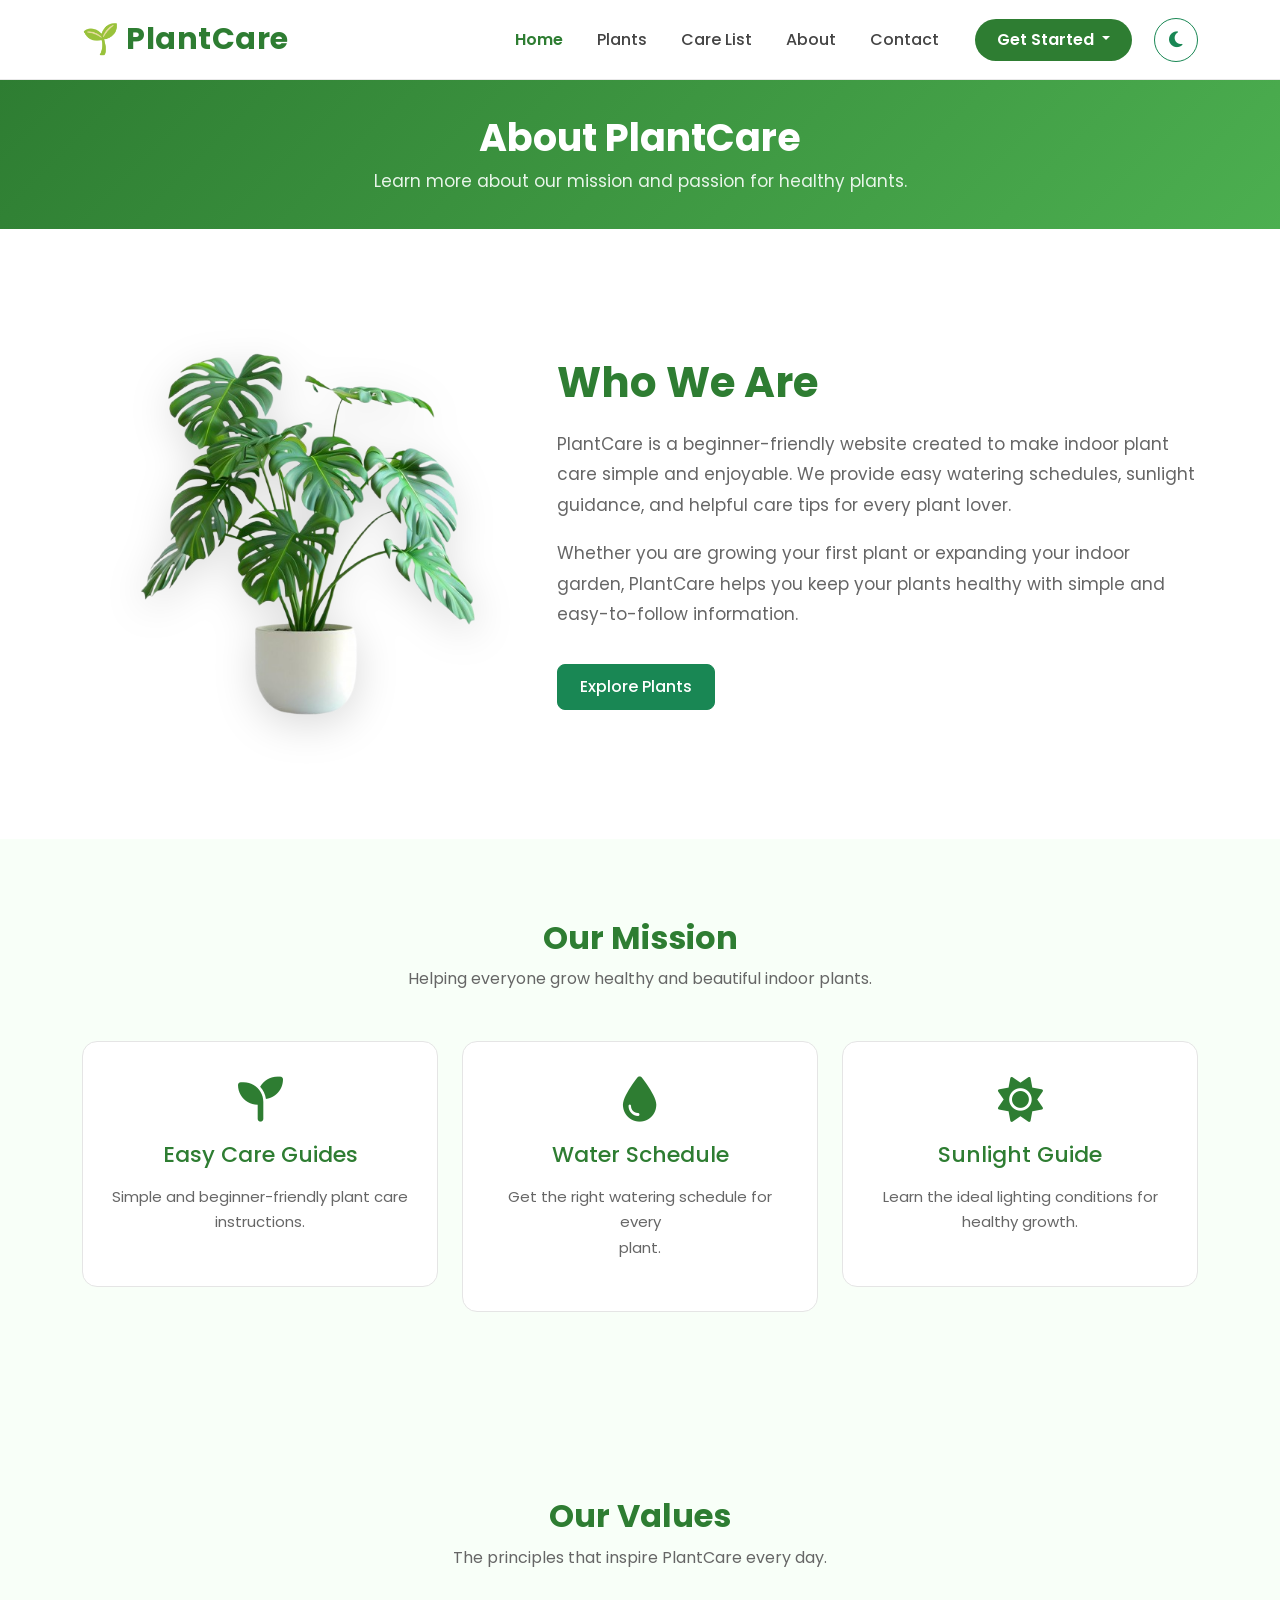
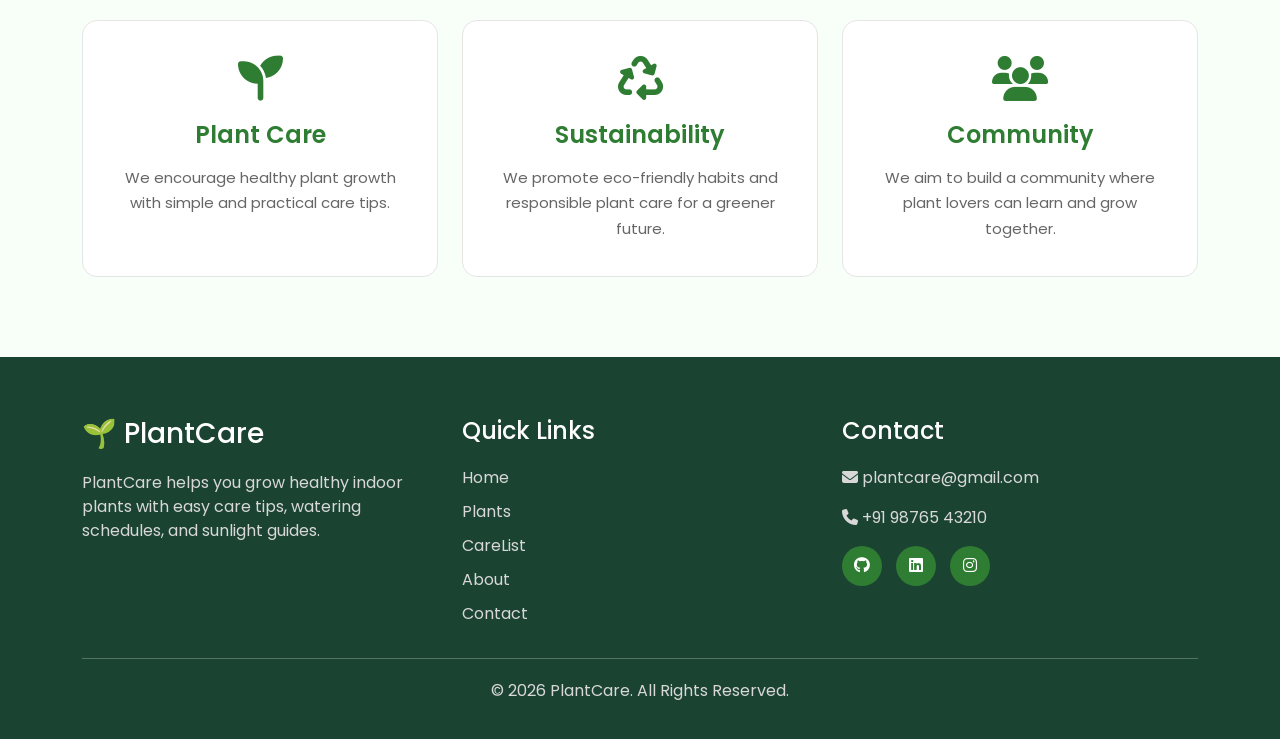
==== about.html @ 2cd7f6ff "Initial commit - PlantCare Project" ====
<!DOCTYPE html>
<html lang="en">

<head>

    <meta charset="UTF-8">
    <meta name="viewport" content="width=device-width, initial-scale=1.0">

    <title>About | PlantCare</title>

    <!-- Bootstrap CSS -->
    <link href="https://cdn.jsdelivr.net/npm/bootstrap@5.3.7/dist/css/bootstrap.min.css" rel="stylesheet">

    <!-- Font Awesome -->
    <link rel="stylesheet" href="https://cdnjs.cloudflare.com/ajax/libs/font-awesome/6.7.2/css/all.min.css">

    <!-- Google Font -->
    <link href="https://fonts.googleapis.com/css2?family=Poppins:wght@300;400;500;600;700&display=swap"
        rel="stylesheet">

    <!-- CSS -->
    <link rel="stylesheet" href="css/style.css">
    <link rel="stylesheet" href="css/about.css">

    <link rel="icon" href="images/logo.png">

</head>

<body>
<!-- ==========================
        Navbar Start
========================== -->

<nav class="navbar navbar-expand-lg sticky-top">

    <div class="container">

        <!-- Logo -->

        <a class="navbar-brand" href="index.html">

            🌱 PlantCare

        </a>

        <!-- Mobile Toggle -->

        <button
            class="navbar-toggler"
            type="button"
            data-bs-toggle="collapse"
            data-bs-target="#navbarNav">

            <span class="navbar-toggler-icon"></span>

        </button>

        <!-- Menu -->

        <div class="collapse navbar-collapse" id="navbarNav">

            <ul class="navbar-nav ms-auto align-items-lg-center">

                <li class="nav-item">

                    <a class="nav-link active" href="index.html">

                        Home

                    </a>

                </li>

                <li class="nav-item">

                    <a class="nav-link" href="plants.html">

                        Plants

                    </a>

                </li>

                <li class="nav-item">

                    <a class="nav-link" href="care-list.html">

                        Care List

                    </a>

                </li>

                <li class="nav-item">

                    <a class="nav-link" href="about.html">

                        About

                    </a>

                </li>

                <li class="nav-item">

                    <a class="nav-link" href="contact.html">

                        Contact

                    </a>

                </li>


                <!-- Guest -->

                <li class="nav-item dropdown ms-lg-3" id="guestMenu">

                    <button
                        class="btn dropdown-toggle"
                        data-bs-toggle="dropdown">

                        Get Started

                    </button>

                    <ul class="dropdown-menu dropdown-menu-end">

                        <li>

                            <a class="dropdown-item" href="login.html">

                                <i class="fa-solid fa-right-to-bracket me-2"></i>

                                Login

                            </a>

                        </li>

                        <li>

                            <a class="dropdown-item" href="signup.html">

                                <i class="fa-solid fa-user-plus me-2"></i>

                                Signup

                            </a>

                        </li>

                    </ul>

                </li>


                <!-- Logged In -->

                <li class="nav-item dropdown d-none ms-lg-3" id="userMenu">

                    <button
                        class="btn dropdown-toggle"
                        data-bs-toggle="dropdown">

                        <i class="fa-solid fa-user me-2"></i>

                        <span id="userName"></span>

                    </button>

                    <ul class="dropdown-menu dropdown-menu-end">

                        <li>

                            <a
                                class="dropdown-item"
                                href="#"
                                id="logoutBtn">

                                <i class="fa-solid fa-right-from-bracket me-2"></i>

                                Logout

                            </a>

                        </li>

                    </ul>

                </li>


                <!-- Theme -->

                <li class="nav-item ms-lg-3">

                    <button
                        class="btn btn-outline-success"
                        id="themeBtn">

                        <i class="fa-solid fa-moon"></i>

                    </button>

                </li>

            </ul>

        </div>

    </div>

</nav>

<!-- ==========================
        Navbar End
========================== --> 



    <!--==========================================
                PAGE HEADER
    ===========================================-->

    <section class="page-header">

        <div class="container">

            <h1>About PlantCare</h1>

            <p>
                Learn more about our mission and passion for healthy plants.
            </p>

        </div>

    </section>



    <!--==========================================
                ABOUT SECTION
    ===========================================-->

    <section class="about">

        <div class="container">

            <div class="row align-items-center">

                <div class="col-lg-5 text-center">

                    <img src="images/hero-plant.png" alt="PlantCare" class="img-fluid">

                </div>

                <div class="col-lg-7">

                    <h2>Who We Are</h2>

                    <p>
                        PlantCare is a beginner-friendly website created to make
                        indoor plant care simple and enjoyable. We provide easy
                        watering schedules, sunlight guidance, and helpful care
                        tips for every plant lover.
                    </p>

                    <p>
                        Whether you are growing your first plant or expanding your
                        indoor garden, PlantCare helps you keep your plants healthy
                        with simple and easy-to-follow information.
                    </p>

                    <a href="plants.html" class="btn btn-success mt-3">
                        Explore Plants
                    </a>

                </div>

            </div>

        </div>

    </section>



    <!--==========================================
                OUR MISSION
    ===========================================-->

    <section class="mission">

        <div class="container">

            <div class="section-title">

                <h2>Our Mission</h2>

                <p>
                    Helping everyone grow healthy and beautiful indoor plants.
                </p>

            </div>

            <div class="row">

                <div class="col-md-4">

                    <div class="mission-card">

                        <i class="fa-solid fa-seedling"></i>

                        <h4>Easy Care Guides</h4>

                        <p>
                            Simple and beginner-friendly plant care instructions.
                        </p>

                    </div>

                </div>

                <div class="col-md-4">

                    <div class="mission-card">

                        <i class="fa-solid fa-droplet"></i>

                        <h4>Water Schedule</h4>

                        <p>
                            Get the right watering schedule for every<br> plant.
                        </p>

                    </div>

                </div>

                <div class="col-md-4">

                    <div class="mission-card">

                        <i class="fa-solid fa-sun"></i>

                        <h4>Sunlight Guide</h4>

                        <p>
                            Learn the ideal lighting conditions for healthy growth.
                        </p>

                    </div>

                </div>

            </div>

        </div>

    </section>


    <!--==========================================
            OUR VALUES
===========================================-->

    <section class="values">

        <div class="container">

            <div class="section-title">

                <h2>Our Values</h2>

                <p>
                    The principles that inspire PlantCare every day.
                </p>

            </div>

            <div class="row">

                <div class="col-md-4">

                    <div class="value-card">

                        <i class="fa-solid fa-seedling"></i>

                        <h4>Plant Care</h4>

                        <p>
                            We encourage healthy plant growth with simple and practical care tips.
                        </p>

                    </div>

                </div>

                <div class="col-md-4">

                    <div class="value-card">

                        <i class="fa-solid fa-recycle"></i>

                        <h4>Sustainability</h4>

                        <p>
                            We promote eco-friendly habits and responsible plant care for a greener future.
                        </p>

                    </div>

                </div>

                <div class="col-md-4">

                    <div class="value-card">

                        <i class="fa-solid fa-users"></i>

                        <h4>Community</h4>

                        <p>
                            We aim to build a community where plant lovers can learn and grow together.
                        </p>

                    </div>

                </div>

            </div>

        </div>

    </section>



    <!--==========================================
            FOOTER
    ===========================================-->

    <footer class="footer">

        <div class="container">

            <div class="row">

                <!-- About -->
                <div class="col-md-4">

                    <h3>🌱 PlantCare</h3>

                    <p>
                        PlantCare helps you grow healthy indoor plants with easy care tips,
                        watering schedules, and sunlight guides.
                    </p>

                </div>

                <!-- Quick Links -->
                <div class="col-md-4">

                    <h4>Quick Links</h4>

                    <ul class="footer-links">

                        <li><a href="index.html">Home</a></li>
                        <li><a href="plants.html">Plants</a></li>
                        <li><a href="care-list.html">CareList</a></li>
                        <li><a href="about.html">About</a></li>
                        <li><a href="contact.html">Contact</a></li>

                    </ul>

                </div>

                <!-- Contact -->
                <div class="col-md-4">

                    <h4>Contact</h4>

                    <p><i class="fa-solid fa-envelope"></i> plantcare@gmail.com</p>

                    <p><i class="fa-solid fa-phone"></i> +91 98765 43210</p>

                    <div class="social-icons">

                        <a href="https://github.com/AbhinitRandhir"><i class="fab fa-github"></i></a>

                        <a href="https://www.linkedin.com/in/abhinit94/"><i class="fab fa-linkedin"></i></a>

                        <a href="#"><i class="fab fa-instagram"></i></a>

                    </div>

                </div>

            </div>

            <hr>

            <p class="copyright">
                © 2026 PlantCare. All Rights Reserved.
            </p>

        </div>

    </footer>



    <script src="https://cdn.jsdelivr.net/npm/bootstrap@5.3.7/dist/js/bootstrap.bundle.min.js"></script>
    <script src="js/script.js"></script>
    <script src="js/auth.js"></script>

</body>

</html>
---- css/style.css ----
/*==========================================
            ROOT COLORS
==========================================*/

:root{

    --primary:#2E7D32;
    --secondary:#66BB6A;
    --light:#f8fff8;
    --white:#ffffff;
    --text:#333;
    --gray:#666;
    --border:#e8e8e8;
    --bg:#f8fff8;
    --card:#ffffff;

}

/*==========================================
            TEXT SELECTION
==========================================*/

::selection{

    background:var(--primary);
    color:#fff;

}

/*==========================================
        Google Font
==========================================*/

*{
    margin:0;
    padding:0;
    box-sizing:border-box;
    font-family:'Poppins',sans-serif;
    transition:.3s ease;
}

html{
    scroll-behavior:smooth;
}

body{
    background:#f8fff8;
    color:#333;
}

a{
    text-decoration:none;
}

img{
    max-width:100%;
    display:block;
}



/*==========================================
            NAVBAR
==========================================*/

.navbar{

    background:#ffffff;
    padding:12px 0;
    border-bottom:1px solid #e8e8e8;
    transition:.3s ease;
    z-index:1000;

}

.navbar-brand{

    font-size:30px;
    font-weight:700;
    color:#2E7D32 !important;
    letter-spacing:.5px;
    transition:.3s;

}

.navbar-brand:hover{

    color:#1B5E20 !important;

}

/*==========================
        MENU
==========================*/

.navbar-nav{

    align-items:center;
    gap:6px;

}

.nav-link{

    position:relative;
    color:#444 !important;
    font-size:16px;
    font-weight:500;
    padding:8px 14px !important;
    transition:.3s;

}

.nav-link:hover{

    color:#2E7D32 !important;

}

/* Active */

.nav-link.active{

    color:#2E7D32 !important;
    font-weight:600;

}

/*==========================================
        NAV LINK UNDERLINE
==========================================*/

.nav-link::after{

    content:"";
    position:absolute;
    left:50%;
    bottom:2px;
    width:0;
    height:2px;
    background:#2E7D32;
    border-radius:50px;
    transform:translateX(-50%);
    transition:.3s;

}

/* Hover */

.nav-link:hover::after{

    width:60%;

}

/* Active */

.nav-link.active::after{

    width:0;

}


/*==========================
        GET STARTED
==========================*/

#guestMenu .btn,
#userMenu .btn{

    background:#2E7D32;
    border:none;
    color:#fff;
    border-radius:30px;
    padding:9px 22px;
    font-weight:600;
    transition:.3s;

}

#guestMenu .btn:hover,
#userMenu .btn:hover{

    background:#1B5E20;
    transform:translateY(-2px);
    box-shadow:0 8px 18px rgba(46,125,50,.25);

}


/*==========================
        DROPDOWN
==========================*/

.dropdown-menu{

    border:none;
    border-radius:12px;
    padding:8px;
    box-shadow:0 10px 25px rgba(0,0,0,.12);

}

.dropdown-item{

    border-radius:8px;
    padding:10px 15px;
    font-weight:500;
    transition:.3s;

}

.dropdown-item:hover{

    background:#2E7D32;
    color:#fff;

}


/*==========================
        THEME BUTTON
==========================*/

#themeBtn{

    width:44px;
    height:44px;
    border-radius:50%;
    display:flex;
    align-items:center;
    justify-content:center;
    transition:.3s;

}

#themeBtn:hover{

    background:#2E7D32;
    color:#fff;
    border-color:#2E7D32;
    transform:rotate(20deg);

}


/*==========================
        TOGGLER
==========================*/

.navbar-toggler{

    border:none;

}

.navbar-toggler:focus{

    box-shadow:none;

}


#themeBtn i{

    transition:.3s;
    font-size:18px;

}

#themeBtn:hover i{

    transform:rotate(20deg);

}

/*==========================
        RESPONSIVE
==========================*/

@media(max-width:991px){

    .navbar{

        padding:12px 0;

    }

    .navbar-collapse{

        margin-top:15px;
        background:#fff;
        border-radius:12px;
        padding:15px;

    }

    .navbar-nav{

        gap:0;

    }

    .nav-link{

        padding:12px !important;

    }

    .nav-link::after{

        display:none;

    }

    #guestMenu,
    #userMenu{

        margin-top:15px;

    }

    #themeBtn{

        margin-top:15px;

    }

}



/*==========================================
            HERO SECTION
==========================================*/

.hero{
    min-height:85vh;
    display:flex;
    align-items:center;
}

.hero h1{
    line-height:1.3;
}

.hero-img{
    max-width:400px;
    width:100%;
    animation:float 3s ease-in-out infinite;
}

/* Floating Animation */

@keyframes float{

    0%{
        transform:translateY(0);
    }

    50%{
        transform:translateY(-12px);
    }

    100%{
        transform:translateY(0);
    }

}



/*==========================================
        CATEGORIES SECTION
==========================================*/

.categories{
    padding:80px 0;
    background:#f6fbf6;
}

.section-title{
    text-align:center;
    margin-bottom:50px;
}

.section-title h2{
    font-size:2rem;
    font-weight:700;
    color:var(--primary);
}

.section-title p{
    color:#666;
    margin-top:10px;
}

.category-card{
    background:#fff;
    padding:30px 20px;
    text-align:center;
    border-radius:15px;
    margin-bottom:25px;
    border:1px solid #e5e5e5;
    transition:.3s;
}

.category-card:hover{
    transform:translateY(-8px);
    box-shadow:0 10px 25px rgba(0,0,0,.08);
}

.category-icon{
    font-size:45px;
    color:#2E7D32;
    margin-bottom:20px;
}

.category-card h4{
    font-size:22px;
    margin-bottom:10px;
}

.category-card p{
    color:#666;
    font-size:15px;
}


/*==========================================
        FEATURED PLANTS
==========================================*/

.featured-plants{

    padding:80px 0;
    background:#f8fff8;

}

.plant-card{

    background:#fff;
    border:1px solid #e8e8e8;
    border-radius:15px;
    overflow:hidden;
    margin-bottom:25px;
    transition:.3s;

}

.plant-card:hover{

    transform:translateY(-8px);
    box-shadow:0 10px 20px rgba(0,0,0,.08);

}

.plant-card img{

    width:100%;
    height:230px;
    object-fit:cover;
    transition:.4s;

}

.plant-card:hover img{

    transform:scale(1.05);

}

.plant-info{

    padding:22px;
    text-align:center;

}

.plant-info h4{

    color:#2E7D32;
    font-size:24px;
    font-weight:600;
    margin-bottom:10px;

}

.plant-info p{

    color:#666;
    font-size:15px;
    line-height:1.7;
    margin-bottom:20px;

}

.explore-btn{

    display:inline-block;
    background:#2E7D32;
    color:#fff;
    padding:10px 24px;
    border-radius:8px;
    font-weight:500;
    transition:.3s;

}

.explore-btn:hover{

    background:#1B5E20;
    color:#fff;

}



/*==========================================
            WHY CHOOSE US
==========================================*/

.why-us{

    padding:80px 0;
    background:#f6fbf6;

}

.why-card{

    background:#fff;
    text-align:center;
    padding:30px 20px;
    border-radius:15px;
    border:1px solid #e5e5e5;
    margin-bottom:25px;
    transition:.3s;

}

.why-card:hover{

    transform:translateY(-8px);

}

.why-card i{

    font-size:45px;
    color:#2E7D32;
    margin-bottom:20px;

}

.why-card h4{

    margin-bottom:15px;

}

.why-card p{

    color:#666;

}



/*==========================================
            FOOTER
==========================================*/

.footer{

    background:#1b4332;
    color:#fff;
    padding:60px 0 20px;

}

.footer h3,
.footer h4{

    margin-bottom:20px;

}

.footer p{

    color:#d8d8d8;

}

.footer-links{

    list-style:none;
    padding:0;

}

.footer-links li{

    margin-bottom:10px;

}

.footer-links a{

    color:#d8d8d8;
    transition:.3s;

}

.footer-links a:hover{

    color:#66BB6A;

}

.social-icons a{

    display:inline-block;
    width:40px;
    height:40px;
    line-height:40px;
    text-align:center;
    background:#2E7D32;
    color:#fff;
    border-radius:50%;
    margin-right:10px;
    transition:.3s;

}

.social-icons a:hover{

    background:#66BB6A;

}

.copyright{

    text-align:center;
    margin-top:20px;
    color:#ccc;

}


/*==========================================
            TOAST
==========================================*/

.toast{

    border: none;
    border-radius: 12px;
    box-shadow: 0 8px 20px rgba(0,0,0,.15);

}

.toast-header{

    background:#2E7D32;
    color:#fff;
    border-bottom:none;

}

.toast-header .btn-close{

    filter: brightness(0) invert(1);

}

.toast-body{

    background:#ffffff;
    color:#333;
    font-size:15px;
    font-weight:500;
    padding:15px 18px;

}


/*==========================================
        BACK TO TOP
==========================================*/

#topBtn{

    position:fixed;
    bottom:25px;
    right:25px;
    width:50px;
    height:50px;
    border:none;
    border-radius:50%;
    background:#2E7D32;
    color:#fff;
    font-size:18px;
    cursor:pointer;
    display:none;
    z-index:999;
    transition:.3s;

}

#topBtn:hover{

    background:#1B5E20;
    transform:translateY(-3px);

}




/*==========================================
            THEME COLORS
==========================================*/

body{

    background:var(--bg);
    color:var(--text);

}


/*==========================================
            GLOBAL DARK MODE
==========================================*/

.dark-mode{

    background:#121212;
    color:#fff;

}

.dark-mode .navbar{

    background:#1a1a1a !important;

}

.dark-mode .page-header,
.dark-mode .hero,
.dark-mode .featured-plants,
.dark-mode .categories,
.dark-mode .why-us,
.dark-mode .plant-filter,
.dark-mode .all-plants,
.dark-mode .about,
.dark-mode .mission,
.dark-mode .contact,
.dark-mode .care-list{

    background:#121212;

}

.dark-mode .plant-card,
.dark-mode .category-card,
.dark-mode .why-card,
.dark-mode .mission-card,
.dark-mode .contact-form,
.dark-mode .contact-info{

    background:#1e1e1e;
    border:1px solid #333;

}

.dark-mode h1,
.dark-mode h2,
.dark-mode h3,
.dark-mode h4,
.dark-mode h5{

    color:#66BB6A;

}

.dark-mode p,
.dark-mode label,
.dark-mode li{

    color:#ddd;

}

.dark-mode input,
.dark-mode textarea,
.dark-mode select{

    background:#2b2b2b;
    color:#fff;
    border:1px solid #555;

}

.dark-mode input::placeholder,
.dark-mode textarea::placeholder{

    color:#aaa;

}

.dark-mode .modal-content{

    background:#1e1e1e;
    color:#fff;

}

.dark-mode .toast-body{

    background:#1e1e1e;
    color:#fff;

}

.dark-mode .footer{

    background:#0d0d0d;

}

.dark-mode .nav-link,
.dark-mode .navbar-brand{

    color:#fff !important;

}

.dark-mode .nav-link.active{

    color:#66BB6A !important;

}

.dark-mode .values{

    background:#121212;

}

.dark-mode .value-card{

    background:#1e1e1e;
    border:1px solid #333;

}

.dark-mode .value-card h4{

    color:#66BB6A;

}

.dark-mode .value-card p{

    color:#ddd;

}



/*==========================================
            PAGE HEADER
==========================================*/

.page-header{

    background:linear-gradient(135deg,#2E7D32,#4CAF50);
    color:#fff;
    text-align:center;
    padding:35px 0;

}

.page-header h1{

    font-size:38px;
    font-weight:700;
    margin-bottom:8px;

}

.page-header p{

    font-size:17px;
    color:#e8f5e9;
    margin:0;

}

/*==========================================
        RESPONSIVE
==========================================*/

@media (max-width:768px){

    .page-header{

        padding:25px 0;

    }

    .page-header h1{

        font-size:30px;

    }

    .page-header p{

        font-size:15px;

    }

}


/*==========================================
            USER MENU
==========================================*/

.dropdown-menu{

    border:none;
    border-radius:12px;
    box-shadow:0 10px 25px rgba(0,0,0,.12);

}

.dropdown-item{

    padding:10px 18px;
    font-weight:500;

}

.dropdown-item:hover{

    background:#2E7D32;
    color:#fff;

}

.dark-mode .dropdown-menu{

background:#222;

}

.dark-mode .dropdown-item{

color:#fff;

}

.dark-mode .dropdown-item:hover{

background:#2E7D32;

}
---- css/about.css ----
/*==========================================
            ABOUT SECTION
==========================================*/

.about{

    padding:80px 0;
    background:#ffffff;

}

.about .row{

    min-height:450px;

}

.about img{

    width:100%;
    max-width:360px;
    display:block;
    margin:auto;
    filter:drop-shadow(0 10px 20px rgba(0,0,0,.15));

}

.about h2{

    color:#2E7D32;
    font-size:42px;
    font-weight:700;
    margin-bottom:20px;

}

.about p{

    color:#666;
    font-size:17px;
    line-height:1.8;
    margin-bottom:18px;

}

.about .btn{

    padding:10px 22px;
    border-radius:8px;
    font-weight:500;

}



/*==========================================
            MISSION SECTION
==========================================*/

.mission{

    padding:80px 0;
    background:#f8fff8;

}

.mission-card{

    background:#fff;
    text-align:center;
    padding:35px 25px;
    border:1px solid #e5e5e5;
    border-radius:15px;
    margin-bottom:25px;
    transition:.3s;

}

.mission-card:hover{

    transform:translateY(-8px);
    box-shadow:0 10px 25px rgba(0,0,0,.08);

}

.mission-card i{

    font-size:45px;
    color:#2E7D32;
    margin-bottom:20px;

}

.mission-card h4{

    color:#2E7D32;
    font-size:22px;
    margin-bottom:15px;

}

.mission-card p{

    color:#666;
    font-size:15px;
    line-height:1.7;

}



/*==========================================
            RESPONSIVE
==========================================*/

@media(max-width:991px){

    .about{

        text-align:center;

    }

    .about .row{

        min-height:auto;

    }

    .about img{

        max-width:300px;
        margin-bottom:35px;

    }

    .about h2{

        font-size:34px;

    }

}

@media(max-width:768px){

    .about,
    .mission{

        padding:60px 0;

    }

    .about h2{

        font-size:30px;

    }

    .about p{

        font-size:16px;

    }

    .mission-card{

        padding:30px 20px;

    }

}


/*==========================================
            OUR VALUES
==========================================*/

.values{

    padding:80px 0;
    background:#f8fff8;

}

.value-card{

    background:#ffffff;
    padding:35px 25px;
    border:1px solid #e5e5e5;
    border-radius:15px;
    text-align:center;
    transition:.3s;
    height:100%;

}

.value-card:hover{

    transform:translateY(-8px);
    box-shadow:0 10px 25px rgba(0,0,0,.08);

}

.value-card i{

    font-size:45px;
    color:#2E7D32;
    margin-bottom:20px;

}

.value-card h4{

    color:#2E7D32;
    font-size:24px;
    font-weight:600;
    margin-bottom:15px;

}

.value-card p{

    color:#666;
    font-size:15px;
    line-height:1.7;
    margin:0;

}
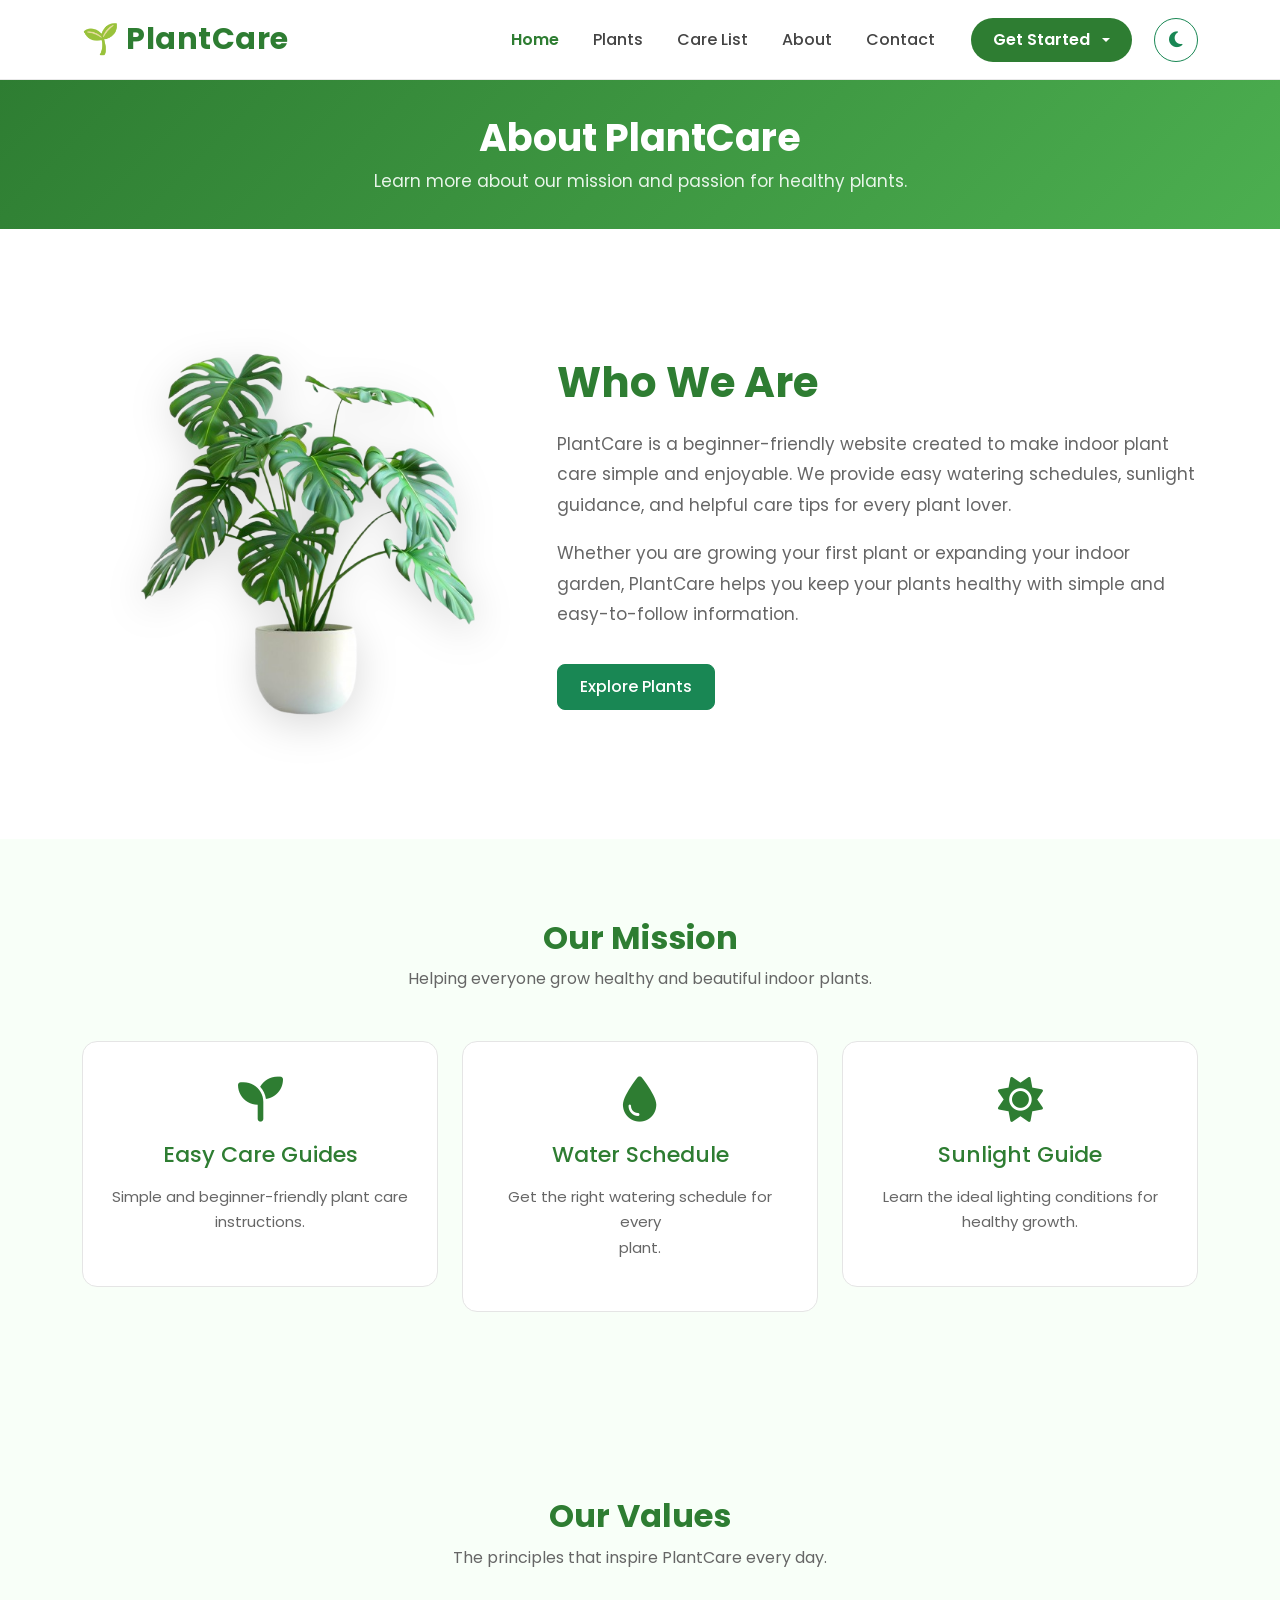
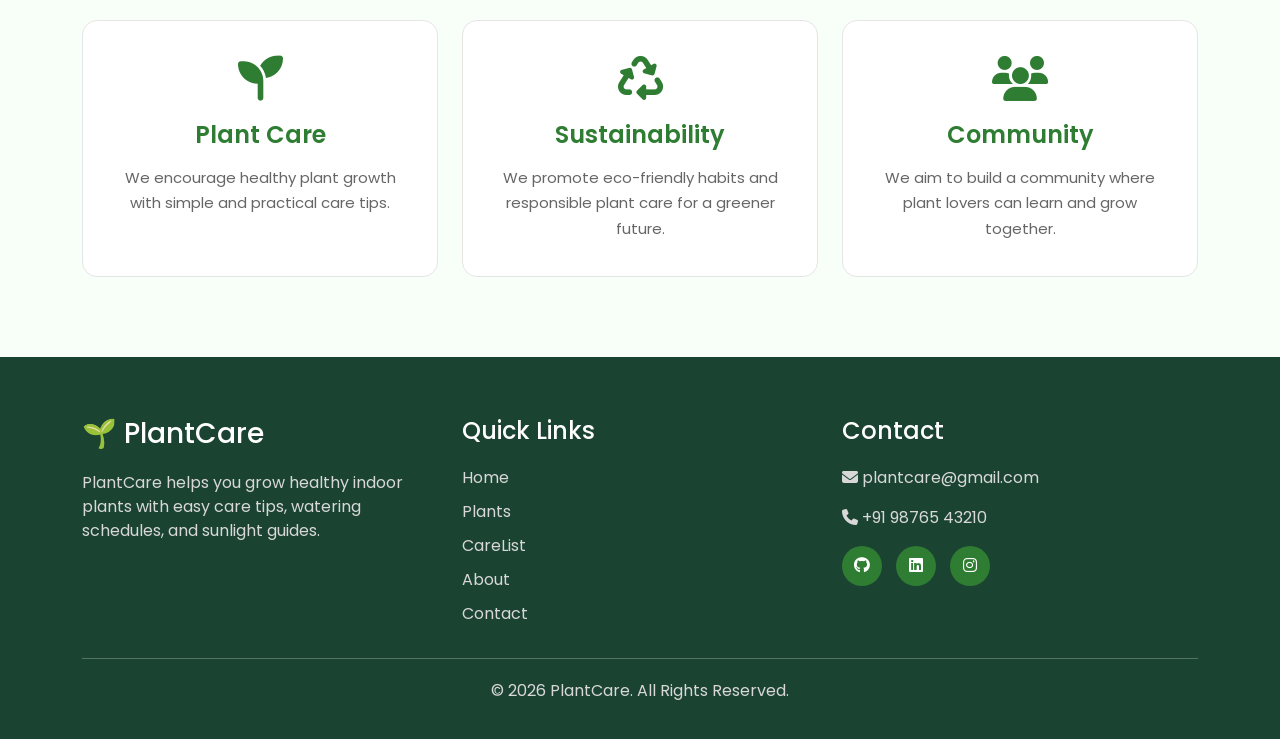
==== commit 526f4ae8: "Updated project" ====
--- a/about.html
+++ b/about.html
@@ -31,7 +31,7 @@
         Navbar Start
 ========================== -->
 
-<nav class="navbar navbar-expand-lg sticky-top">
+<nav class="navbar navbar-expand-lg navbar-light sticky-top">
 
     <div class="container">
 
--- a/css/style.css
+++ b/css/style.css
@@ -166,6 +166,10 @@
         GET STARTED
 ==========================*/
 
+/*==========================
+        GET STARTED BUTTON
+==========================*/
+
 #guestMenu .btn,
 #userMenu .btn{
 
@@ -173,8 +177,12 @@
     border:none;
     color:#fff;
     border-radius:30px;
-    padding:9px 22px;
+    padding:10px 22px;
     font-weight:600;
+    display:flex;
+    align-items:center;
+    justify-content:center;
+    gap:8px;
     transition:.3s;
 
 }
@@ -275,11 +283,11 @@
 
 }
 
-/*==========================
-        RESPONSIVE
-==========================*/
-
-@media(max-width:991px){
+/*==========================================
+        RESPONSIVE NAVBAR
+==========================================*/
+
+@media (max-width:991px){
 
     .navbar{
 
@@ -289,22 +297,34 @@
 
     .navbar-collapse{
 
-        margin-top:15px;
+        margin-top:12px;
         background:#fff;
         border-radius:12px;
         padding:15px;
+        box-shadow:0 8px 20px rgba(0,0,0,.08);
 
     }
 
     .navbar-nav{
 
-        gap:0;
+        align-items:flex-start !important;
+        text-align:left;
+        width:100%;
+
+    }
+
+    .nav-item{
+
+        width:100%;
 
     }
 
     .nav-link{
 
-        padding:12px !important;
+        display:block;
+        width:100%;
+        padding:12px 0 !important;
+        text-align:left;
 
     }
 
@@ -317,20 +337,45 @@
     #guestMenu,
     #userMenu{
 
+        width:100%;
         margin-top:15px;
 
     }
 
+    #guestMenu .btn,
+    #userMenu .btn{
+
+        width:100%;
+        justify-content:center;   /* Text center */
+        text-align:center;
+        border-radius:10px;
+
+
+    }
+
     #themeBtn{
 
         margin-top:15px;
-
-    }
-
-}
-
-
-
+        margin-left:0;
+        align-self:flex-start;
+
+    }
+
+}
+
+
+.dark-mode .navbar-collapse{
+
+    background:#1a1a1a !important;
+    border:1px solid #333;
+
+}
+
+.dark-mode .navbar-nav{
+
+    align-items:flex-start !important;
+
+}
 /*==========================================
             HERO SECTION
 ==========================================*/
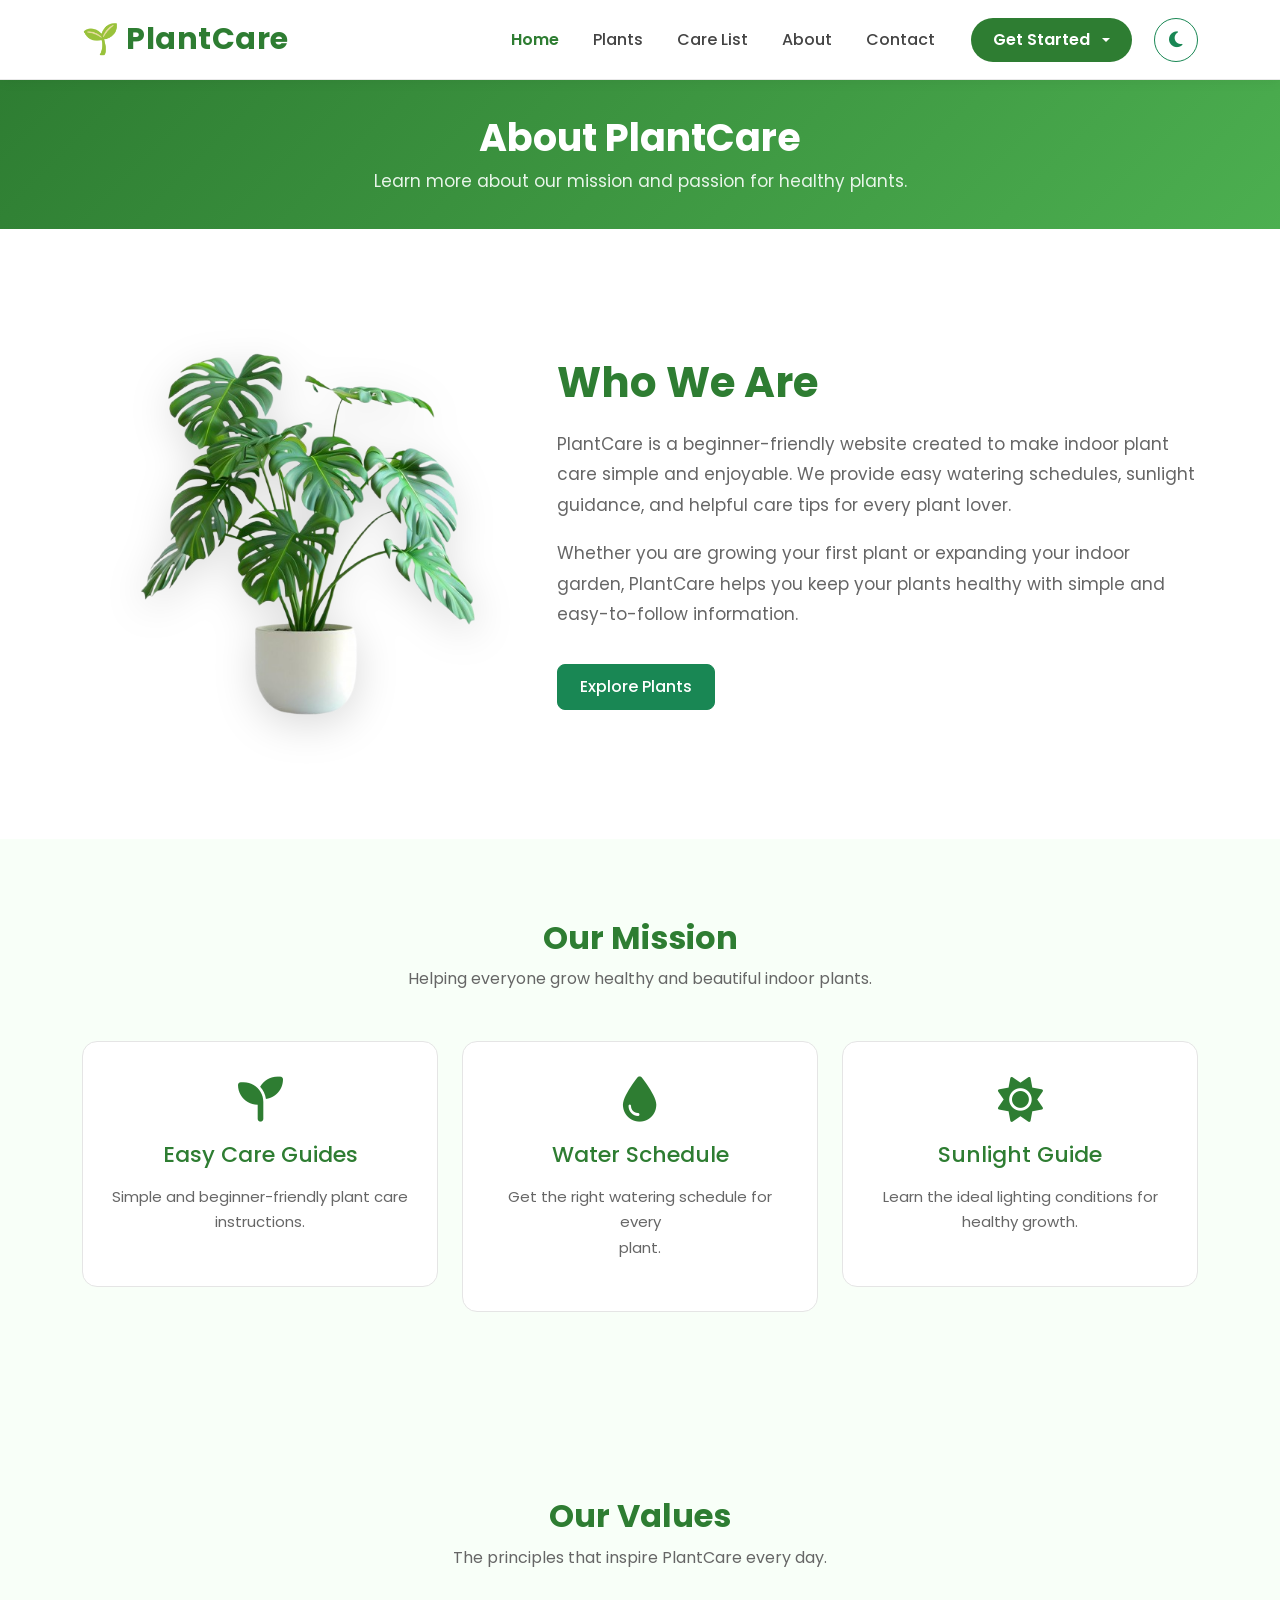
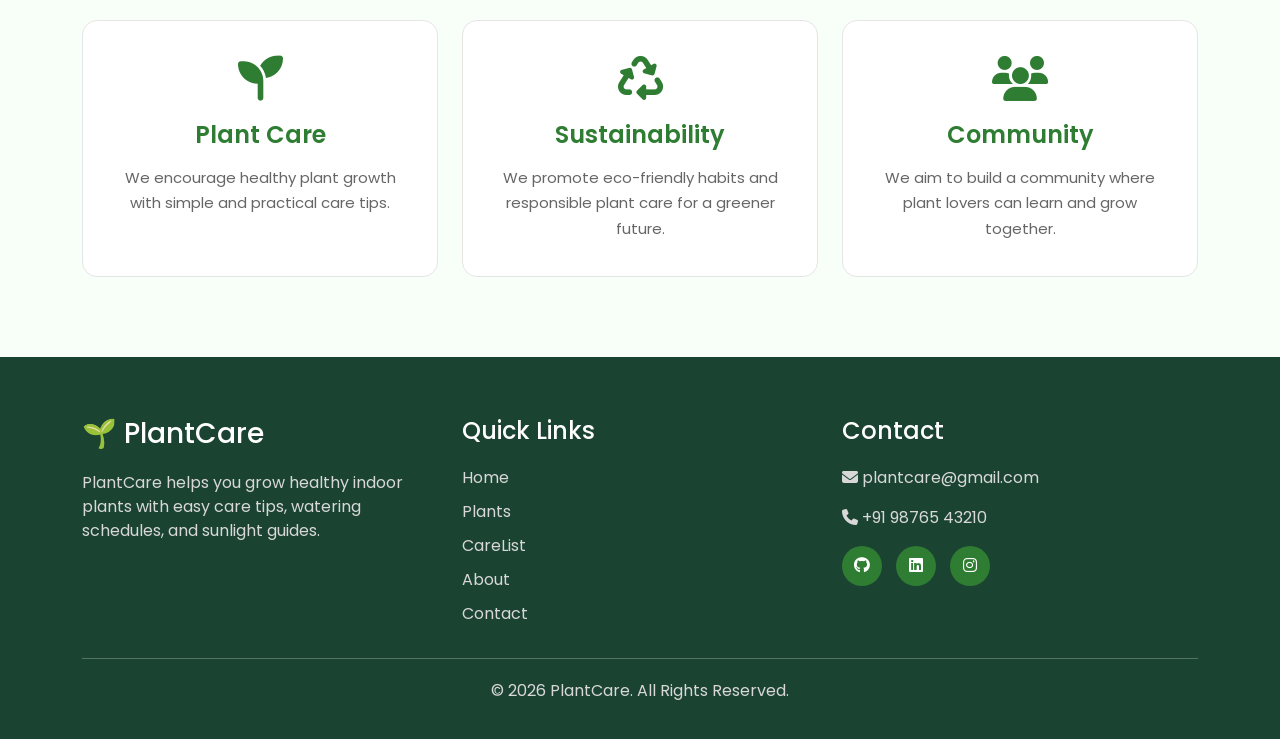
==== commit df48e762: "Updated project" ====
--- a/about.html
+++ b/about.html
@@ -22,7 +22,7 @@
     <link rel="stylesheet" href="css/style.css">
     <link rel="stylesheet" href="css/about.css">
 
-    <link rel="icon" href="images/logo.png">
+    <!-- <link rel="icon" href="images/logo.png"> -->
 
 </head>
 
--- a/css/style.css
+++ b/css/style.css
@@ -68,10 +68,15 @@
     background:#ffffff;
     padding:12px 0;
     border-bottom:1px solid #e8e8e8;
-    transition:.3s ease;
+    box-shadow:0 2px 12px rgba(0,0,0,.05);
+    transition:.3s;
     z-index:1000;
 
 }
+
+/*==========================================
+            LOGO
+==========================================*/
 
 .navbar-brand{
 
@@ -79,7 +84,6 @@
     font-weight:700;
     color:#2E7D32 !important;
     letter-spacing:.5px;
-    transition:.3s;
 
 }
 
@@ -89,9 +93,9 @@
 
 }
 
-/*==========================
-        MENU
-==========================*/
+/*==========================================
+            MENU
+==========================================*/
 
 .navbar-nav{
 
@@ -117,8 +121,6 @@
 
 }
 
-/* Active */
-
 .nav-link.active{
 
     color:#2E7D32 !important;
@@ -127,7 +129,7 @@
 }
 
 /*==========================================
-        NAV LINK UNDERLINE
+        UNDERLINE ANIMATION
 ==========================================*/
 
 .nav-link::after{
@@ -145,15 +147,13 @@
 
 }
 
-/* Hover */
-
 .nav-link:hover::after{
 
     width:60%;
 
 }
 
-/* Active */
+/* Active page par underline hide */
 
 .nav-link.active::after{
 
@@ -161,21 +161,16 @@
 
 }
 
-
-/*==========================
-        GET STARTED
-==========================*/
-
-/*==========================
-        GET STARTED BUTTON
-==========================*/
+/*==========================================
+        GET STARTED / USER BUTTON
+==========================================*/
 
 #guestMenu .btn,
 #userMenu .btn{
 
     background:#2E7D32;
+    color:#fff;
     border:none;
-    color:#fff;
     border-radius:30px;
     padding:10px 22px;
     font-weight:600;
@@ -196,10 +191,9 @@
 
 }
 
-
-/*==========================
-        DROPDOWN
-==========================*/
+/*==========================================
+            DROPDOWN
+==========================================*/
 
 .dropdown-menu{
 
@@ -226,10 +220,9 @@
 
 }
 
-
-/*==========================
-        THEME BUTTON
-==========================*/
+/*==========================================
+            THEME BUTTON
+==========================================*/
 
 #themeBtn{
 
@@ -237,8 +230,15 @@
     height:44px;
     border-radius:50%;
     display:flex;
+    justify-content:center;
     align-items:center;
-    justify-content:center;
+    transition:.3s;
+
+}
+
+#themeBtn i{
+
+    font-size:18px;
     transition:.3s;
 
 }
@@ -246,16 +246,20 @@
 #themeBtn:hover{
 
     background:#2E7D32;
-    color:#fff;
     border-color:#2E7D32;
+    color:#fff;
+
+}
+
+#themeBtn:hover i{
+
     transform:rotate(20deg);
 
 }
 
-
-/*==========================
-        TOGGLER
-==========================*/
+/*==========================================
+        NAVBAR TOGGLER
+==========================================*/
 
 .navbar-toggler{
 
@@ -269,25 +273,11 @@
 
 }
 
-
-#themeBtn i{
-
-    transition:.3s;
-    font-size:18px;
-
-}
-
-#themeBtn:hover i{
-
-    transform:rotate(20deg);
-
-}
-
 /*==========================================
         RESPONSIVE NAVBAR
 ==========================================*/
 
-@media (max-width:991px){
+@media(max-width:991px){
 
     .navbar{
 
@@ -297,19 +287,18 @@
 
     .navbar-collapse{
 
+        background:#ffffff;
         margin-top:12px;
-        background:#fff;
+        padding:18px;
         border-radius:12px;
-        padding:15px;
         box-shadow:0 8px 20px rgba(0,0,0,.08);
 
     }
 
     .navbar-nav{
 
-        align-items:flex-start !important;
-        text-align:left;
         width:100%;
+        align-items:flex-start;
 
     }
 
@@ -346,36 +335,125 @@
     #userMenu .btn{
 
         width:100%;
-        justify-content:center;   /* Text center */
+        display:flex;
+        justify-content:center;
+        align-items:center;
         text-align:center;
         border-radius:10px;
 
+    }
+
+    .dropdown-menu{
+
+        width:100%;
+        text-align:center;
+
+    }
+
+    .dropdown-item{
+
+        text-align:center;
 
     }
 
     #themeBtn{
 
         margin-top:15px;
-        margin-left:0;
-        align-self:flex-start;
-
-    }
-
-}
-
-
+
+    }
+
+}
+
+/*==========================================
+            DARK MODE
+==========================================*/
+
+.dark-mode .navbar{
+
+    background:#1a1a1a;
+    border-bottom:1px solid #333;
+
+}
+
+.dark-mode .navbar-brand{
+
+    color:#ffffff !important;
+
+}
+/* 
 .dark-mode .navbar-collapse{
 
-    background:#1a1a1a !important;
+    background:#1a1a1a;
     border:1px solid #333;
 
-}
-
-.dark-mode .navbar-nav{
-
-    align-items:flex-start !important;
-
-}
+} */
+
+.dark-mode .nav-link{
+
+    color:#ffffff !important;
+
+}
+
+.dark-mode .nav-link:hover,
+.dark-mode .nav-link.active{
+
+    color:#66BB6A !important;
+
+}
+
+.dark-mode .dropdown-menu{
+
+    background:#1e1e1e;
+    border:1px solid #333;
+
+}
+
+.dark-mode .dropdown-item{
+
+    color:#ffffff;
+
+}
+
+.dark-mode .dropdown-item:hover{
+
+    background:#2E7D32;
+    color:#ffffff;
+
+}
+
+.dark-mode .navbar-toggler-icon{
+
+    filter:invert(1);
+
+}
+
+.dark-mode #themeBtn{
+
+    color:#66BB6A;
+    border-color:#66BB6A;
+
+}
+
+/*==========================================
+        DARK MODE TOGGLER
+==========================================*/
+
+.dark-mode .navbar-toggler{
+
+    border:1px solid #ffffff;
+
+}
+
+.dark-mode .navbar-toggler-icon{
+
+    filter:brightness(0) invert(1);
+
+}
+
+
+
+
+
 /*==========================================
             HERO SECTION
 ==========================================*/
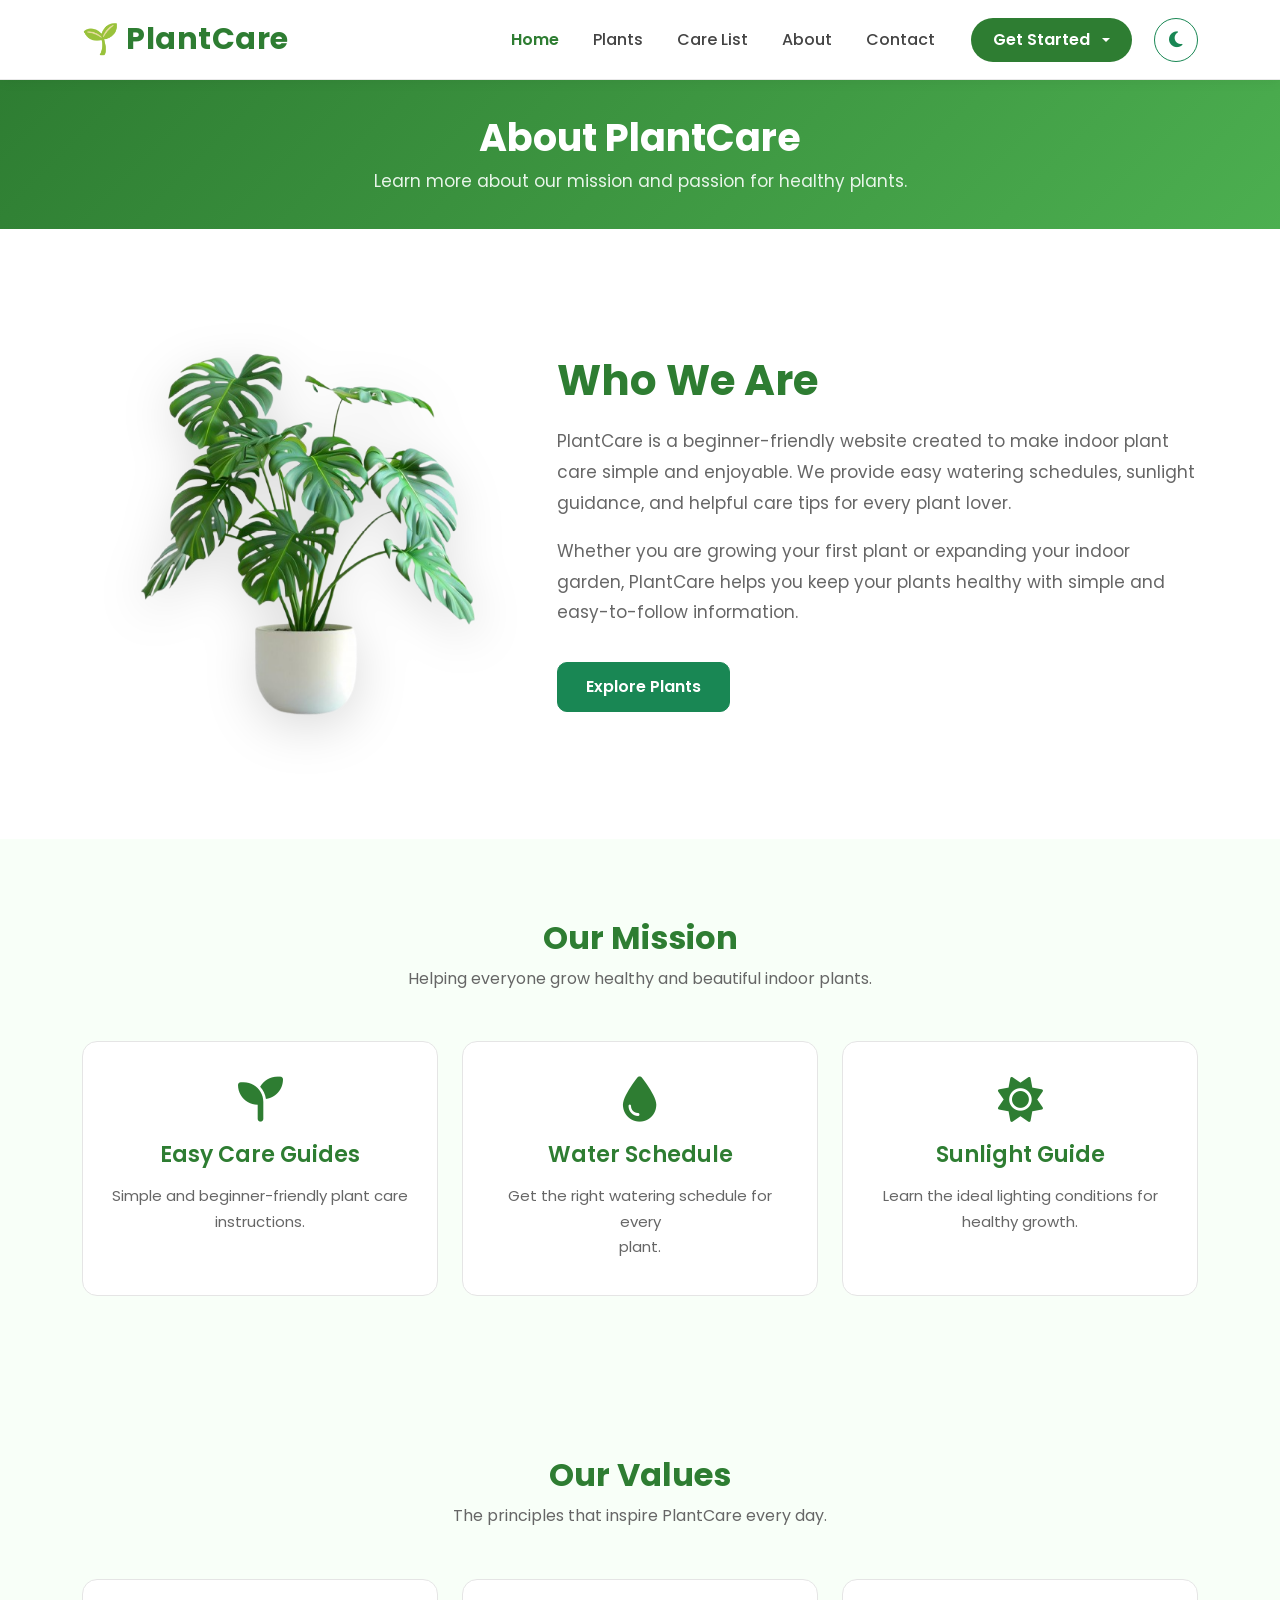
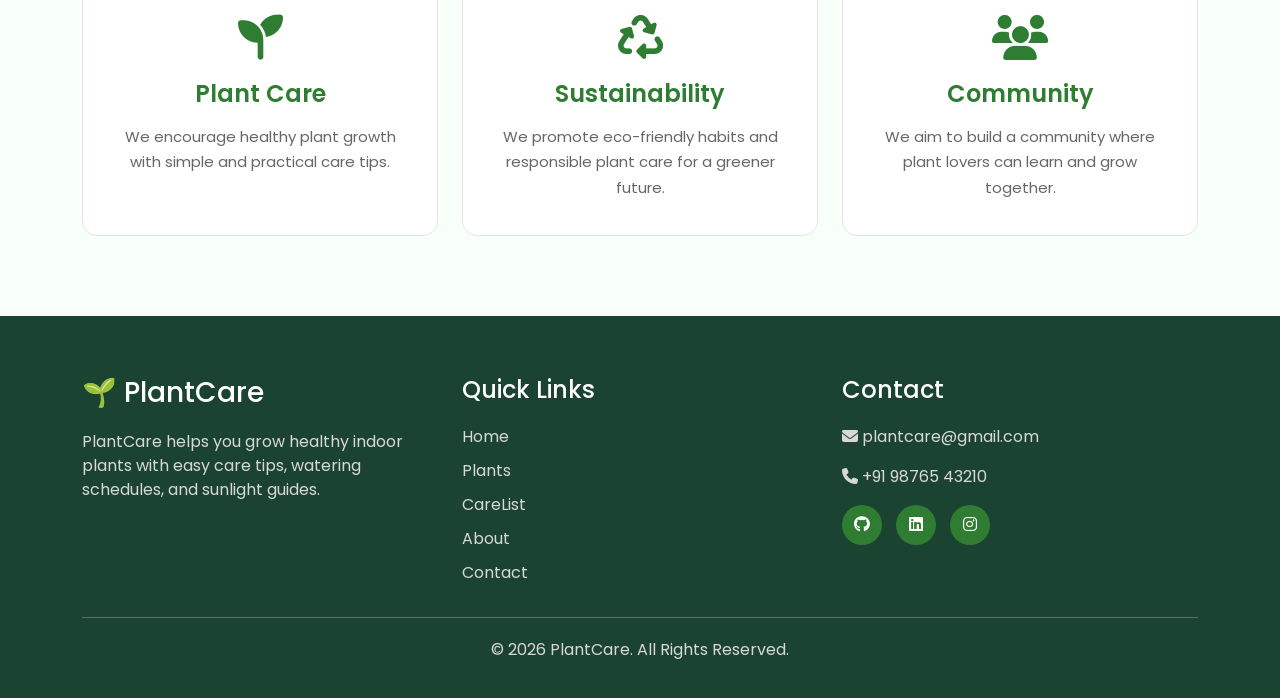
==== commit 75614fdd: "Updated project3" ====
--- a/about.html
+++ b/about.html
@@ -17,6 +17,9 @@
     <!-- Google Font -->
     <link href="https://fonts.googleapis.com/css2?family=Poppins:wght@300;400;500;600;700&display=swap"
         rel="stylesheet">
+
+    <!-- AOS -->
+    <link rel="stylesheet" href="https://unpkg.com/aos@2.3.4/dist/aos.css">
 
     <!-- CSS -->
     <link rel="stylesheet" href="css/style.css">
@@ -251,11 +254,11 @@
 
                 <div class="col-lg-5 text-center">
 
-                    <img src="images/hero-plant.png" alt="PlantCare" class="img-fluid">
-
-                </div>
-
-                <div class="col-lg-7">
+                    <img src="images/hero-plant.png" alt="PlantCare" class="img-fluid" data-aos="fade-right">
+
+                </div>
+
+                <div class="col-lg-7" data-aos="fade-left">
 
                     <h2>Who We Are</h2>
 
@@ -294,7 +297,7 @@
 
         <div class="container">
 
-            <div class="section-title">
+            <div class="section-title" data-aos="fade-up">
 
                 <h2>Our Mission</h2>
 
@@ -304,7 +307,7 @@
 
             </div>
 
-            <div class="row">
+            <div class="row g-4" data-aos="zoom-in">
 
                 <div class="col-md-4">
 
@@ -369,7 +372,7 @@
 
         <div class="container">
 
-            <div class="section-title">
+            <div class="section-title" data-aos="fade-up">
 
                 <h2>Our Values</h2>
 
@@ -379,7 +382,7 @@
 
             </div>
 
-            <div class="row">
+            <div class="row g-4" data-aos="flip-up">
 
                 <div class="col-md-4">
 
@@ -441,7 +444,7 @@
             FOOTER
     ===========================================-->
 
-    <footer class="footer">
+    <footer class="footer" data-aos="fade-up">
 
         <div class="container">
 
@@ -512,6 +515,26 @@
 
 
     <script src="https://cdn.jsdelivr.net/npm/bootstrap@5.3.7/dist/js/bootstrap.bundle.min.js"></script>
+
+    <!-- Animation -->
+    <script src="https://unpkg.com/aos@2.3.4/dist/aos.js"></script>
+    <script>
+        AOS.init({
+
+            duration: 800,
+
+            once: true,
+
+            offset: 80,
+
+            easing: "ease-in-out",
+
+            mirror: false
+
+        });
+    </script>
+
+
     <script src="js/script.js"></script>
     <script src="js/auth.js"></script>
 
--- a/css/style.css
+++ b/css/style.css
@@ -380,13 +380,12 @@
     color:#ffffff !important;
 
 }
-/* 
+
 .dark-mode .navbar-collapse{
 
     background:#1a1a1a;
-    border:1px solid #333;
-
-} */
+
+}
 
 .dark-mode .nav-link{
 
@@ -1093,4 +1092,537 @@
 
 background:#2E7D32;
 
-}+}
+
+
+/*==========================================
+        AOS IMPROVEMENT
+==========================================*/
+
+[data-aos]{
+
+    will-change:transform,opacity;
+
+}
+
+.plant-card{
+
+    transition:
+    transform .4s ease,
+    box-shadow .4s ease;
+
+}
+
+.plant-card:hover{
+
+    transform:translateY(-10px);
+
+}
+
+
+/*==========================================
+            PAGE LOADER
+==========================================*/
+
+#loader{
+
+    position:fixed;
+    inset:0;
+    background:#f8fff8;
+    display:flex;
+    justify-content:center;
+    align-items:center;
+    z-index:99999;
+    transition:.5s;
+
+}
+
+.loader-content{
+
+    text-align:center;
+
+}
+
+.loader-logo{
+
+    width:90px;
+    height:90px;
+    background:#2E7D32;
+    color:#fff;
+    border-radius:50%;
+    display:flex;
+    justify-content:center;
+    align-items:center;
+    font-size:42px;
+    margin:auto;
+    animation:loaderBounce 1.2s infinite;
+
+}
+
+.loader-content h3{
+
+    margin-top:18px;
+    color:#2E7D32;
+    font-weight:700;
+
+}
+
+.loader-line{
+
+    width:160px;
+    height:5px;
+    background:#d9ead9;
+    margin:20px auto;
+    border-radius:30px;
+    overflow:hidden;
+    position:relative;
+
+}
+
+.loader-line::after{
+
+    content:"";
+    position:absolute;
+    left:-40%;
+    width:40%;
+    height:100%;
+    background:#2E7D32;
+    animation:loading 1.3s linear infinite;
+
+}
+
+@keyframes loading{
+
+    100%{
+
+        left:100%;
+
+    }
+
+}
+
+@keyframes loaderBounce{
+
+    0%,100%{
+
+        transform:translateY(0);
+
+    }
+
+    50%{
+
+        transform:translateY(-10px);
+
+    }
+
+}
+
+
+.dark-mode #loader{
+
+    background:#121212;
+
+}
+
+.dark-mode .loader-content h3{
+
+    color:#66BB6A;
+
+}
+
+.dark-mode .loader-line{
+
+    background:#2b2b2b;
+
+}
+
+
+
+
+
+
+
+
+/*==========================================
+            TOAST
+==========================================*/
+
+.toast{
+
+    border:none;
+    border-radius:12px;
+    overflow:hidden;
+    box-shadow:0 10px 25px rgba(0,0,0,.15);
+
+}
+
+.toast-header{
+
+    background:#2E7D32;
+    color:#fff;
+    border:none;
+
+}
+
+.toast-body{
+
+    font-size:15px;
+    font-weight:500;
+    color:#333;
+
+}
+
+.dark-mode .toast{
+
+    background:#1f1f1f;
+    color:#fff;
+
+}
+
+.dark-mode .toast-header{
+
+    background:#388E3C;
+
+}
+
+.dark-mode .toast-body{
+
+    color:#fff;
+
+}
+
+
+/* counter */
+.care-badge{
+
+    display:inline-flex;
+    justify-content:center;
+    align-items:center;
+
+    width:20px;
+    height:20px;
+
+    margin-left:5px;
+
+    border-radius:50%;
+
+    background:#2E7D32;
+
+    color:#fff;
+
+    font-size:12px;
+
+    font-weight:600;
+
+}
+
+
+/*==========================================
+            STATISTICS
+==========================================*/
+
+.stats{
+
+    padding:80px 0;
+    background:#F8FFF8;
+
+}
+
+/*==========================================
+        SECTION TITLE
+==========================================*/
+
+.stats .section-title{
+
+    text-align:center;
+    margin-bottom:60px;
+
+}
+
+.stats .section-title h2{
+
+    color:#2E7D32;
+    font-size:42px;
+    font-weight:700;
+    margin-bottom:15px;
+
+}
+
+.stats .section-title p{
+
+    max-width:700px;
+    margin:auto;
+    color:#666;
+    font-size:17px;
+    line-height:1.8;
+
+}
+
+
+/*==========================================
+        STAT CARD
+==========================================*/
+
+.stat-card{
+
+    background:#ffffff;
+    border:1px solid #e5e5e5;
+    border-radius:18px;
+    padding:35px 20px;
+    text-align:center;
+    height:100%;
+    transition:.35s;
+
+}
+
+.stat-card:hover{
+
+    transform:translateY(-8px);
+    box-shadow:0 12px 25px rgba(0,0,0,.08);
+
+}
+
+.stat-card i{
+
+    font-size:42px;
+    color:#2E7D32;
+    margin-bottom:20px;
+
+}
+
+.stat-card h2{
+
+    display:inline-block;
+    font-size:42px;
+    font-weight:700;
+    color:#2E7D32;
+    margin-bottom:10px;
+
+}
+
+.stat-card span{
+
+    font-size:28px;
+    font-weight:700;
+    color:#2E7D32;
+    margin-left:2px;
+
+}
+
+.stat-card p{
+
+    margin:0;
+    color:#666;
+    font-size:17px;
+    font-weight:500;
+
+}
+
+
+/*==========================================
+        DARK MODE
+==========================================*/
+
+.dark-mode .stats{
+
+    background:#121212;
+
+}
+
+.dark-mode .stats .section-title h2{
+
+    color:#66BB6A;
+
+}
+
+.dark-mode .stats .section-title p{
+
+    color:#cccccc;
+
+}
+
+.dark-mode .stat-card{
+
+    background:#1E1E1E;
+    border:1px solid #333333;
+
+}
+
+.dark-mode .stat-card:hover{
+
+    box-shadow:0 12px 25px rgba(0,0,0,.45);
+
+}
+
+.dark-mode .stat-card i,
+
+.dark-mode .stat-card h2,
+
+.dark-mode .stat-card span{
+
+    color:#66BB6A;
+
+}
+
+.dark-mode .stat-card p{
+
+    color:#dddddd;
+
+}
+
+
+/*==========================================
+        RESPONSIVE
+==========================================*/
+
+@media(max-width:991px){
+
+    .stats{
+
+        padding:70px 0;
+
+    }
+
+    .stats .section-title{
+
+        margin-bottom:45px;
+
+    }
+
+    .stats .section-title h2{
+
+        font-size:36px;
+
+    }
+
+    .stat-card{
+
+        padding:30px 18px;
+
+    }
+
+}
+
+@media(max-width:768px){
+
+    .stats{
+
+        padding:60px 0;
+
+    }
+
+    .stats .section-title h2{
+
+        font-size:32px;
+
+    }
+
+    .stats .section-title p{
+
+        font-size:16px;
+
+    }
+
+    .stat-card{
+
+        padding:28px 15px;
+
+    }
+
+    .stat-card i{
+
+        font-size:36px;
+
+    }
+
+    .stat-card h2{
+
+        font-size:36px;
+
+    }
+
+    .stat-card span{
+
+        font-size:24px;
+
+    }
+
+    .stat-card p{
+
+        font-size:16px;
+
+    }
+
+}
+
+@media(max-width:576px){
+
+    .stats{
+
+        padding:50px 0;
+
+    }
+
+    .stats .section-title{
+
+        margin-bottom:35px;
+
+    }
+
+    .stats .section-title h2{
+
+        font-size:28px;
+
+    }
+
+    .stats .section-title p{
+
+        font-size:15px;
+        line-height:1.7;
+
+    }
+
+    .stat-card{
+
+        padding:25px 15px;
+
+    }
+
+    .stat-card i{
+
+        font-size:32px;
+
+    }
+
+    .stat-card h2{
+
+        font-size:32px;
+
+    }
+
+    .stat-card span{
+
+        font-size:22px;
+
+    }
+
+    .stat-card p{
+
+        font-size:15px;
+
+    }
+
+}
+
+.stat-card i{
+
+    transition:.35s;
+
+}
+
+.stat-card:hover i{
+
+    transform:scale(1.15) rotate(10deg);
+
+}
+
--- a/css/about.css
+++ b/css/about.css
@@ -1,4 +1,3 @@
-
 /*==========================================
             ABOUT SECTION
 ==========================================*/
@@ -13,6 +12,7 @@
 .about .row{
 
     min-height:450px;
+    align-items:center;
 
 }
 
@@ -22,7 +22,7 @@
     max-width:360px;
     display:block;
     margin:auto;
-    filter:drop-shadow(0 10px 20px rgba(0,0,0,.15));
+    filter:drop-shadow(0 12px 25px rgba(0,0,0,.15));
 
 }
 
@@ -46,12 +46,18 @@
 
 .about .btn{
 
-    padding:10px 22px;
-    border-radius:8px;
-    font-weight:500;
-
-}
-
+    padding:12px 28px;
+    border-radius:10px;
+    font-weight:600;
+    transition:.3s;
+
+}
+
+.about .btn:hover{
+
+    transform:translateY(-2px);
+
+}
 
 
 /*==========================================
@@ -67,13 +73,13 @@
 
 .mission-card{
 
-    background:#fff;
+    background:#ffffff;
     text-align:center;
     padding:35px 25px;
     border:1px solid #e5e5e5;
     border-radius:15px;
-    margin-bottom:25px;
-    transition:.3s;
+    transition:.35s ease;
+    height:100%;
 
 }
 
@@ -96,6 +102,7 @@
 
     color:#2E7D32;
     font-size:22px;
+    font-weight:600;
     margin-bottom:15px;
 
 }
@@ -105,70 +112,7 @@
     color:#666;
     font-size:15px;
     line-height:1.7;
-
-}
-
-
-
-/*==========================================
-            RESPONSIVE
-==========================================*/
-
-@media(max-width:991px){
-
-    .about{
-
-        text-align:center;
-
-    }
-
-    .about .row{
-
-        min-height:auto;
-
-    }
-
-    .about img{
-
-        max-width:300px;
-        margin-bottom:35px;
-
-    }
-
-    .about h2{
-
-        font-size:34px;
-
-    }
-
-}
-
-@media(max-width:768px){
-
-    .about,
-    .mission{
-
-        padding:60px 0;
-
-    }
-
-    .about h2{
-
-        font-size:30px;
-
-    }
-
-    .about p{
-
-        font-size:16px;
-
-    }
-
-    .mission-card{
-
-        padding:30px 20px;
-
-    }
+    margin:0;
 
 }
 
@@ -191,7 +135,7 @@
     border:1px solid #e5e5e5;
     border-radius:15px;
     text-align:center;
-    transition:.3s;
+    transition:.35s ease;
     height:100%;
 
 }
@@ -229,3 +173,204 @@
 
 }
 
+
+/*==========================================
+            RESPONSIVE
+==========================================*/
+
+@media (max-width:991px){
+
+    .about{
+
+        padding:70px 0;
+        text-align:center;
+
+    }
+
+    .about .row{
+
+        min-height:auto;
+        row-gap:35px;
+
+    }
+
+    .about img{
+
+        max-width:320px;
+        margin:auto;
+
+    }
+
+    .about h2{
+
+        font-size:34px;
+
+    }
+
+    .mission,
+    .values{
+
+        padding:70px 0;
+
+    }
+
+}
+
+@media (max-width:768px){
+
+    .about,
+    .mission,
+    .values{
+
+        padding:60px 0;
+
+    }
+
+    .about h2{
+
+        font-size:30px;
+
+    }
+
+    .about p{
+
+        font-size:16px;
+
+    }
+
+    .mission-card,
+    .value-card{
+
+        padding:28px 20px;
+
+    }
+
+    .mission-card i,
+    .value-card i{
+
+        font-size:38px;
+
+    }
+
+    .mission-card h4,
+    .value-card h4{
+
+        font-size:21px;
+
+    }
+
+}
+
+@media (max-width:576px){
+
+    .about{
+
+        padding:50px 0;
+
+    }
+
+    .about img{
+
+        max-width:260px;
+
+    }
+
+    .about h2{
+
+        font-size:26px;
+
+    }
+
+    .about p{
+
+        font-size:15px;
+        line-height:1.7;
+
+    }
+
+    .about .btn{
+
+        width:100%;
+
+    }
+
+    .mission,
+    .values{
+
+        padding:50px 0;
+
+    }
+
+    .mission-card,
+    .value-card{
+
+        padding:25px 18px;
+
+    }
+
+    .mission-card i,
+    .value-card i{
+
+        font-size:34px;
+
+    }
+
+    .mission-card h4,
+    .value-card h4{
+
+        font-size:20px;
+
+    }
+
+    .mission-card p,
+    .value-card p{
+
+        font-size:14px;
+        line-height:1.6;
+
+    }
+
+}
+
+
+/*==========================================
+            DARK MODE
+==========================================*/
+
+.dark-mode .about,
+.dark-mode .mission,
+.dark-mode .values{
+
+    background:#121212;
+
+}
+
+.dark-mode .about h2,
+.dark-mode .mission-card h4,
+.dark-mode .value-card h4{
+
+    color:#66BB6A;
+
+}
+
+.dark-mode .about p,
+.dark-mode .mission-card p,
+.dark-mode .value-card p{
+
+    color:#dddddd;
+
+}
+
+.dark-mode .mission-card,
+.dark-mode .value-card{
+
+    background:#1e1e1e;
+    border:1px solid #333;
+
+}
+
+.dark-mode .about img{
+
+    filter:drop-shadow(0 12px 25px rgba(255,255,255,.08));
+
+}
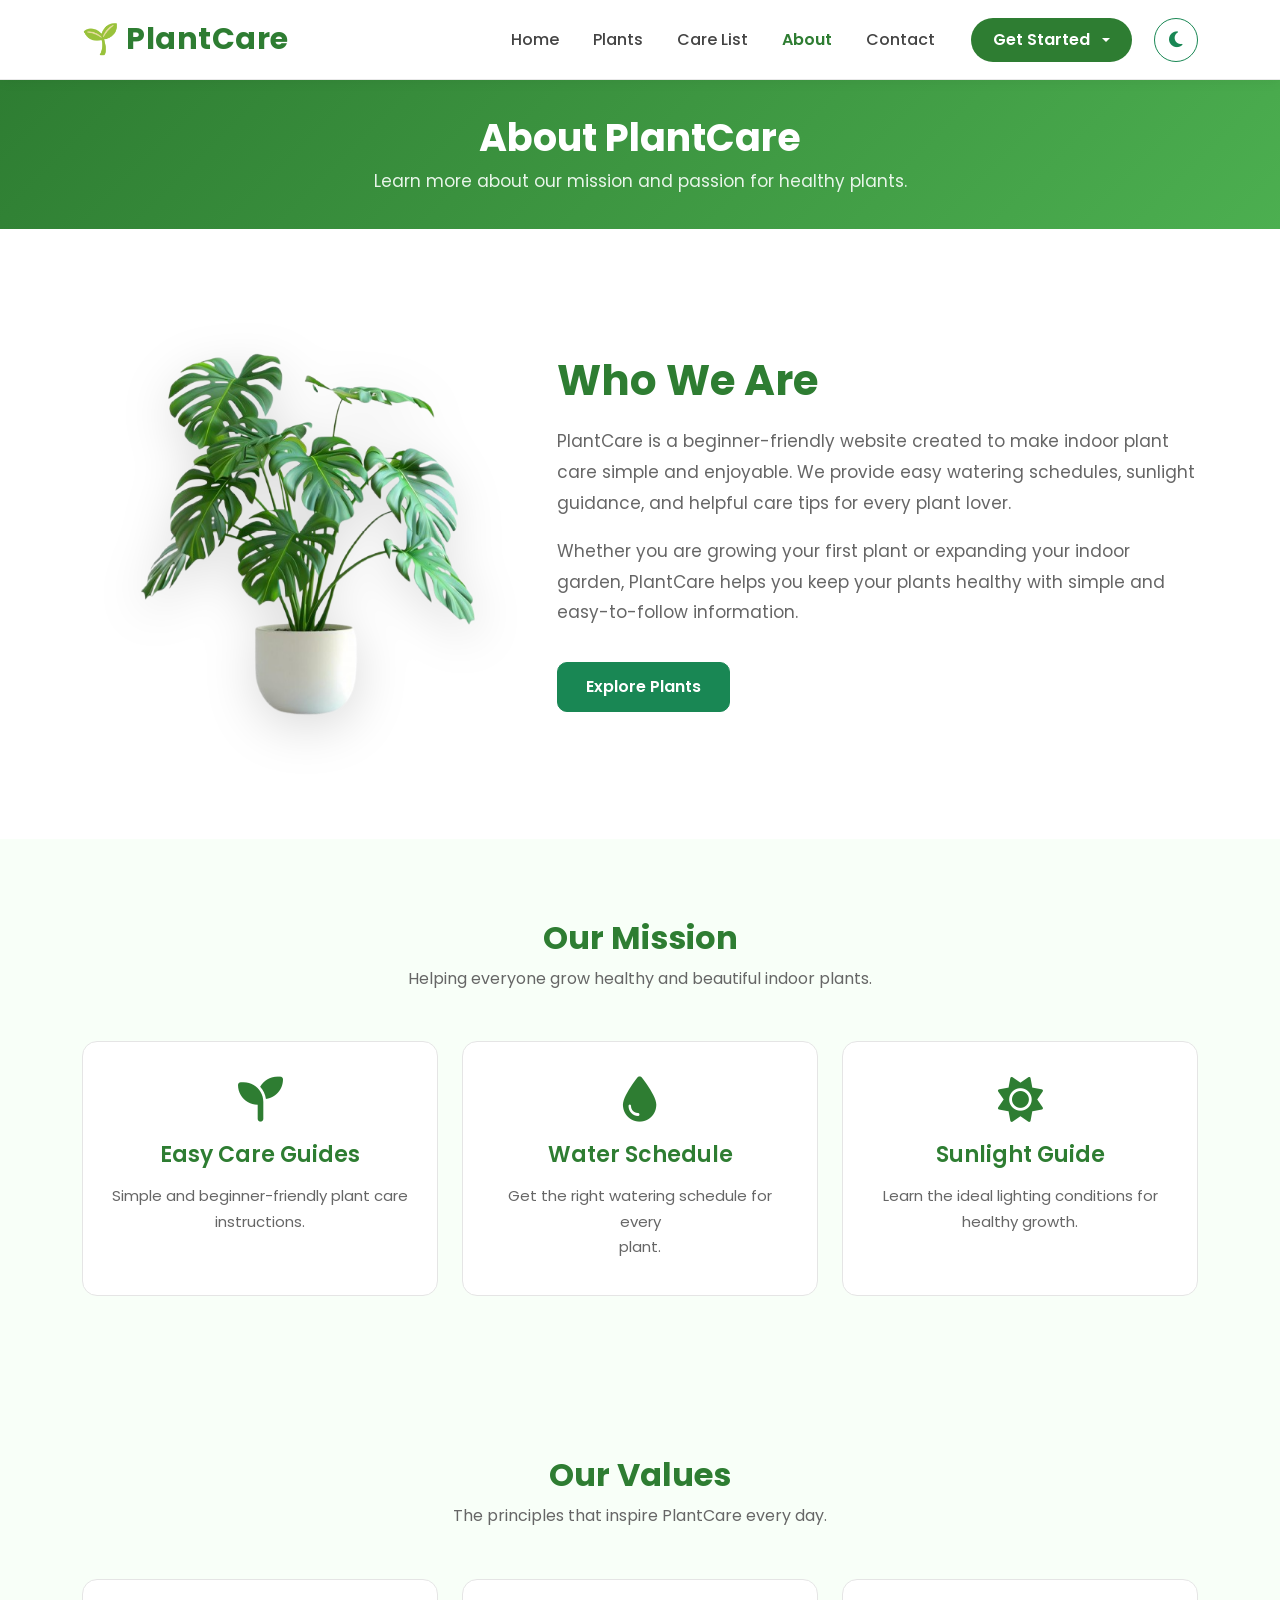
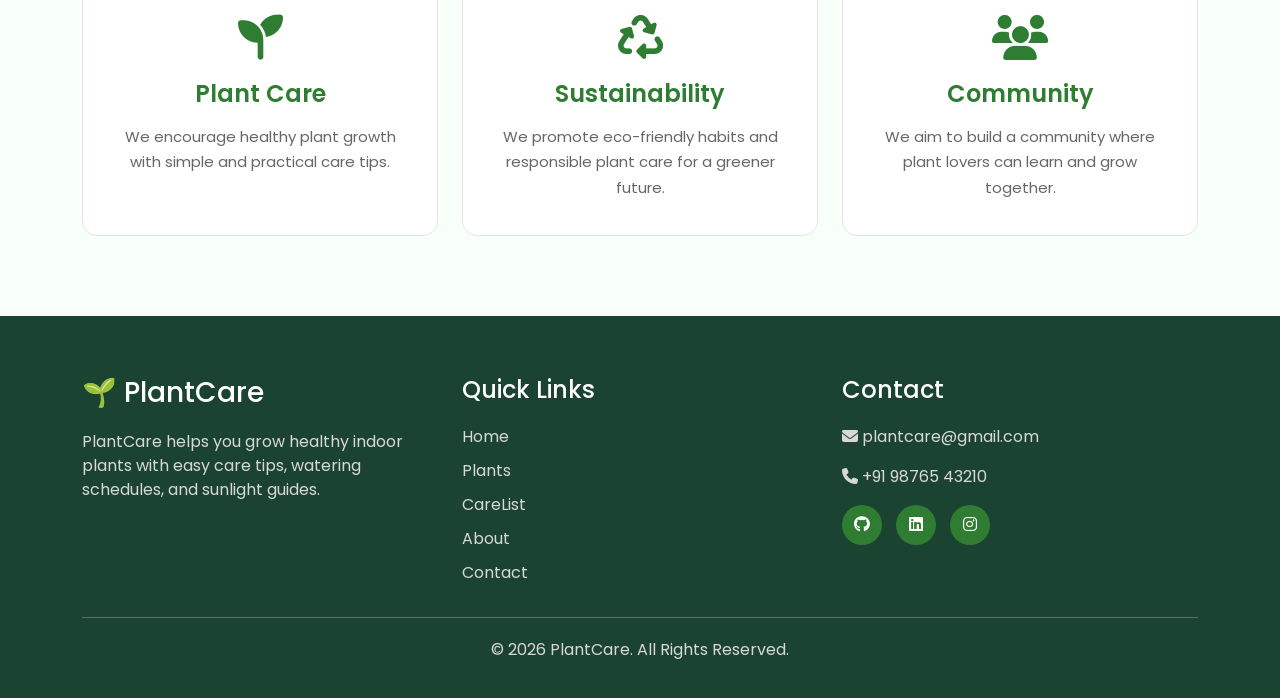
==== commit 0411ee49: "Active Changr" ====
--- a/about.html
+++ b/about.html
@@ -66,7 +66,7 @@
 
                 <li class="nav-item">
 
-                    <a class="nav-link active" href="index.html">
+                    <a class="nav-link" href="index.html">
 
                         Home
 
@@ -96,7 +96,7 @@
 
                 <li class="nav-item">
 
-                    <a class="nav-link" href="about.html">
+                    <a class="nav-link active" href="about.html">
 
                         About
 
